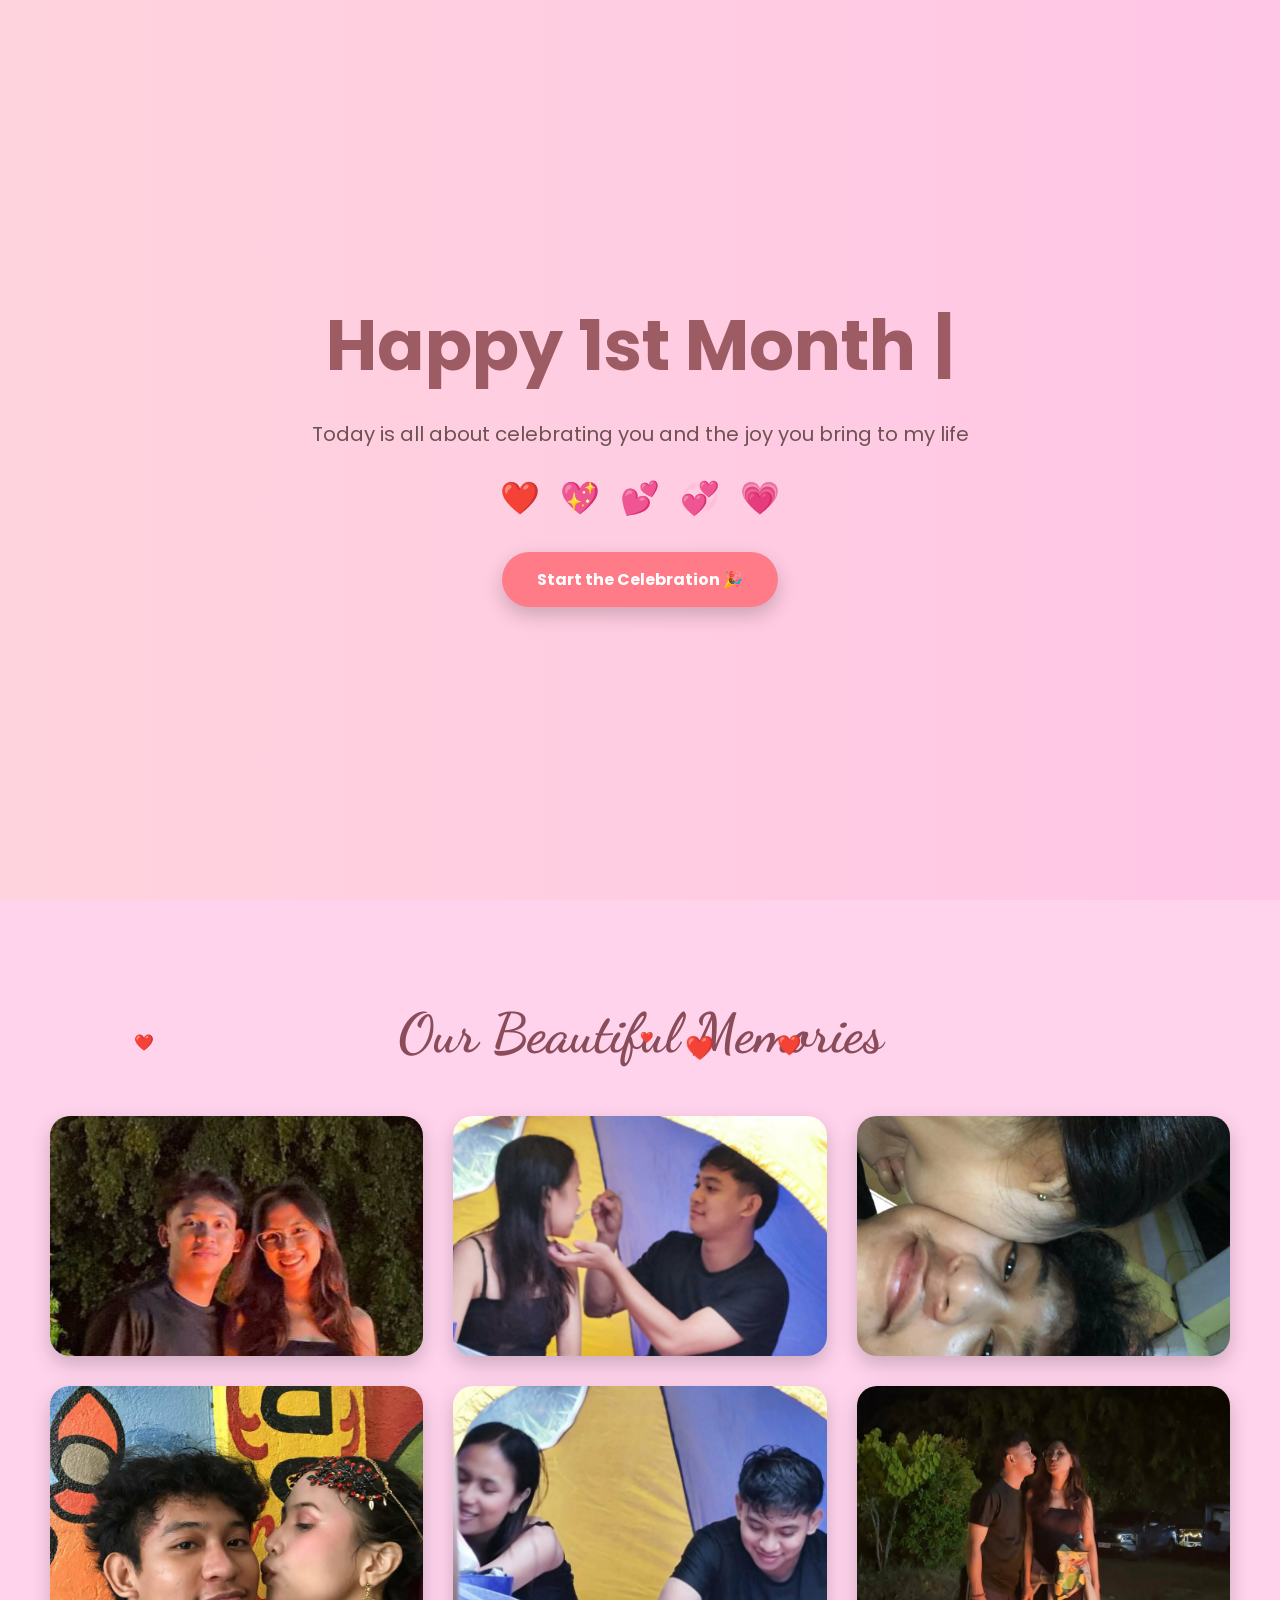
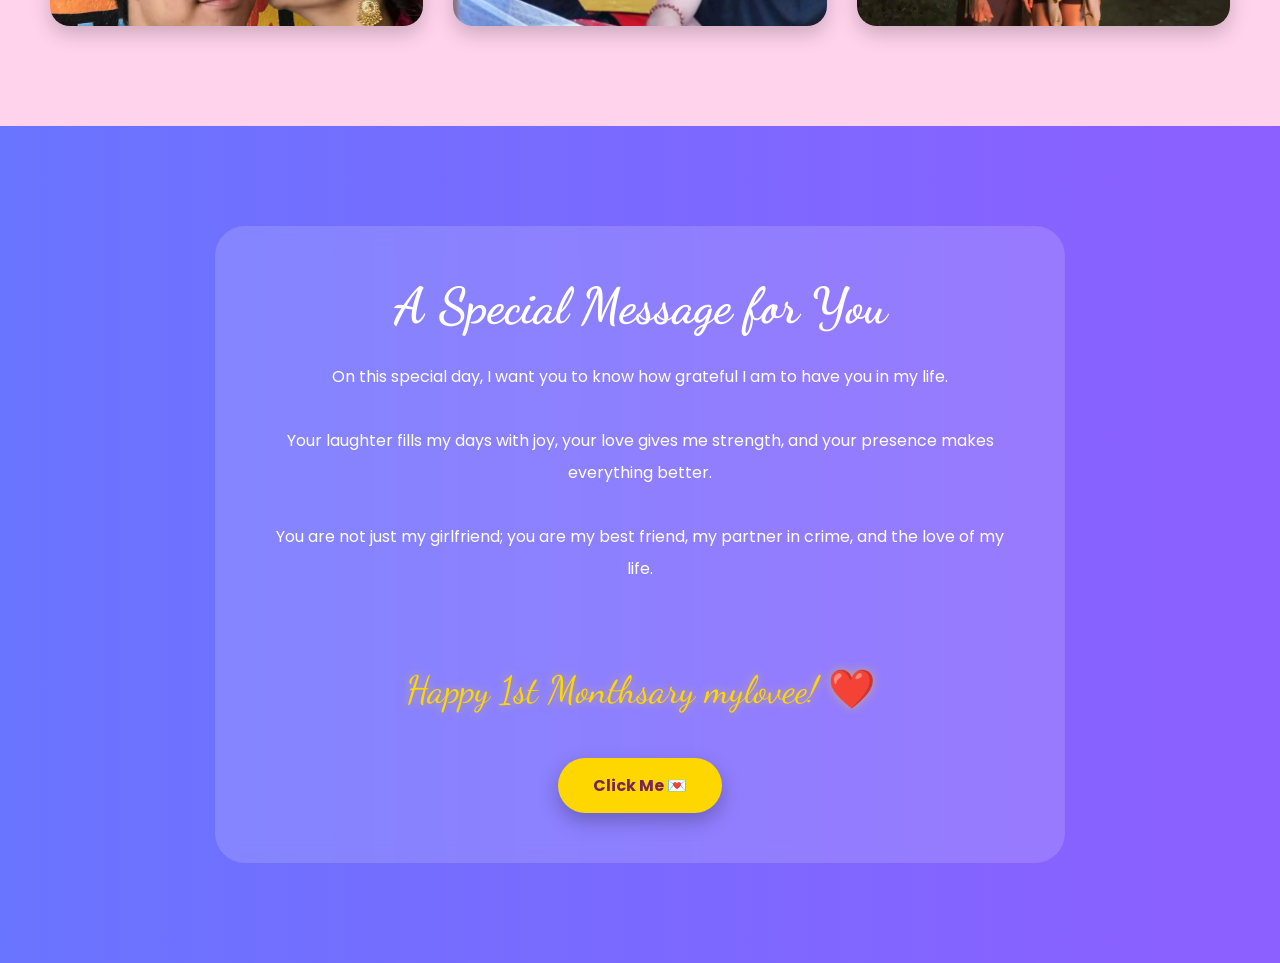
==== index.html @ 8150a56e "Add files via upload" ====
<!DOCTYPE html>
<html lang="en">
<head>
<meta charset="UTF-8">
<meta name="viewport" content="width=device-width, initial-scale=1.0">

<title>Happy Birthday ❤️</title>

<link rel="stylesheet" href="style.css">

<link href="https://fonts.googleapis.com/css2?family=Dancing+Script:wght@700&family=Poppins:wght@300;400;600&display=swap" rel="stylesheet">

</head>
<body>


<!-- Background Music -->
<audio id="bgMusic" autoplay loop>
    <source src="birthday-music.mp3" type="audio/mpeg">
</audio>



<section class="hero">

<h1>
<span id="typing"></span>
<span class="cursor">|</span>
</h1>

<p>
Today is all about celebrating you and the joy you bring to my life
</p>


<div class="emoji">

<span>❤️</span>
<span>💖</span>
<span>💕</span>
<span>💞</span>
<span>💗</span>

</div>


<button id="btn">
Start the Celebration 🎉
</button>

</section>



<section class="memories">

<h2>Our Beautiful Memories</h2>

<div class="gallery">

<img src="imgs/image1.jpg">
<img src="imgs/image2.jpg">
<img src="imgs/image3.jpg">

<img src="imgs/image4.jpg">
<img src="imgs/image5.jpg">
<img src="imgs/image6.jpg">

</div>

</section>




<section class="message">

<div class="card">

<h2>A Special Message for You</h2>

<p>

On this special day, I want you to know how grateful I am to have you in my life.

<br><br>

Your laughter fills my days with joy, your love gives me strength, and your presence makes everything better.

<br><br>

You are not just my girlfriend; you are my best friend, my partner in crime, and the love of my life.

<br><br>

<p>

<p class="birthday-text">
Happy 1st Monthsary mylovee! ❤️
</p>

<button class="love-btn">
Click Me 💌
</button>

</div>

</section>



<script src="script.js"></script>

</body>
</html>
---- style.css ----
*{
margin:0;
padding:0;
box-sizing:border-box;
font-family:Poppins,sans-serif;
}

html{
scroll-behavior:smooth;
}

body{
overflow-x:hidden;
background:white;
}



/* HERO */

.hero{

height:100vh;

background:
linear-gradient(
to right,
#ffd3dd,
#ffc6e6
);

display:flex;

flex-direction:column;

justify-content:center;

align-items:center;

text-align:center;

padding:20px;

position:relative;

overflow:hidden;
}


.hero h1{

font-size:70px;

font-family:'Dancing Script',cursive;

color:#9d5c63;

margin-bottom:20px;

z-index:2;
}


.hero p{

font-size:20px;

color:#6f5252;

margin-bottom:25px;

z-index:2;
}



/* WAVING EMOJIS */

.emoji{

display:flex;

gap:20px;

font-size:32px;

margin-bottom:30px;

z-index:2;
}


.emoji span{

display:inline-block;

animation:bounce 1.5s infinite;
}


.emoji span:nth-child(1){
animation-delay:.1s;
}

.emoji span:nth-child(2){
animation-delay:.3s;
}

.emoji span:nth-child(3){
animation-delay:.5s;
}

.emoji span:nth-child(4){
animation-delay:.7s;
}

.emoji span:nth-child(5){
animation-delay:.9s;
}



@keyframes bounce{

0%,100%{

transform:
translateY(0)
rotate(0deg);

}

50%{

transform:
translateY(-18px)
rotate(12deg);

}

}




button{

padding:15px 35px;

border:none;

border-radius:50px;

background:#ff7b88;

color:white;

font-size:16px;

font-weight:bold;

cursor:pointer;

box-shadow:
0 8px 20px rgba(0,0,0,.2);

transition:.4s;

z-index:2;
}


button:hover{

transform:scale(1.1);

background:#ff4d6d;

}




/* TYPING CURSOR */

.cursor{

font-weight:bold;

animation:blink .8s infinite;
}


@keyframes blink{

50%{

opacity:0;

}

}




/* MEMORIES */

.memories{

padding:100px 50px;

background:#ffd3ec;

text-align:center;
}


.memories h2{

font-size:55px;

font-family:'Dancing Script';

margin-bottom:50px;

color:#8b4c5a;
}


.gallery{

display:grid;

grid-template-columns:
repeat(auto-fit,minmax(300px,1fr));

gap:30px;

max-width:1200px;

margin:auto;
}


.gallery img{

width:100%;

height:240px;

object-fit:cover;

border-radius:20px;

transition:.5s;

box-shadow:
0 8px 20px rgba(0,0,0,.2);

}


.gallery img:hover{

transform:
translateY(-10px)
scale(1.05);

}



/* MESSAGE */

.message{

padding:100px;

background:
linear-gradient(
90deg,
#6974ff,
#8d5fff
);

display:flex;

justify-content:center;
}


.card{

width:850px;

padding:50px;

border-radius:30px;

background:
rgba(255,255,255,.15);

backdrop-filter:blur(10px);

color:white;

text-align:center;
}


.card h2{

font-size:50px;

font-family:'Dancing Script';

margin-bottom:25px;
}


.card p{

line-height:2;
}




/* FALLING HEARTS */

.heart{

position:fixed;

top:-50px;

animation:
fall linear forwards;

pointer-events:none;

z-index:1;

}


@keyframes fall{

to{

transform:
translateY(120vh);

}

}



/* MOBILE */

@media(max-width:768px){

.hero h1{
font-size:45px;
}

.memories h2{
font-size:40px;
}

.gallery{
grid-template-columns:1fr;
}

.card{
padding:30px;
}

}

.birthday-text{

margin-top:35px;

font-size:38px;

font-family:'Dancing Script',cursive;

color:gold;

text-shadow:
0 0 10px rgba(255,215,0,.5);

}

/* FINAL BUTTON */

.love-btn{

margin-top:30px;

padding:15px 35px;

border:none;

border-radius:50px;

background:gold;

color:#7a2551;

font-size:16px;

font-weight:bold;

cursor:pointer;

transition:.4s;

box-shadow:
0 8px 20px rgba(0,0,0,.25);

}


.love-btn:hover{

transform:
translateY(-5px)
scale(1.08);

box-shadow:
0 12px 25px rgba(0,0,0,.3);

}
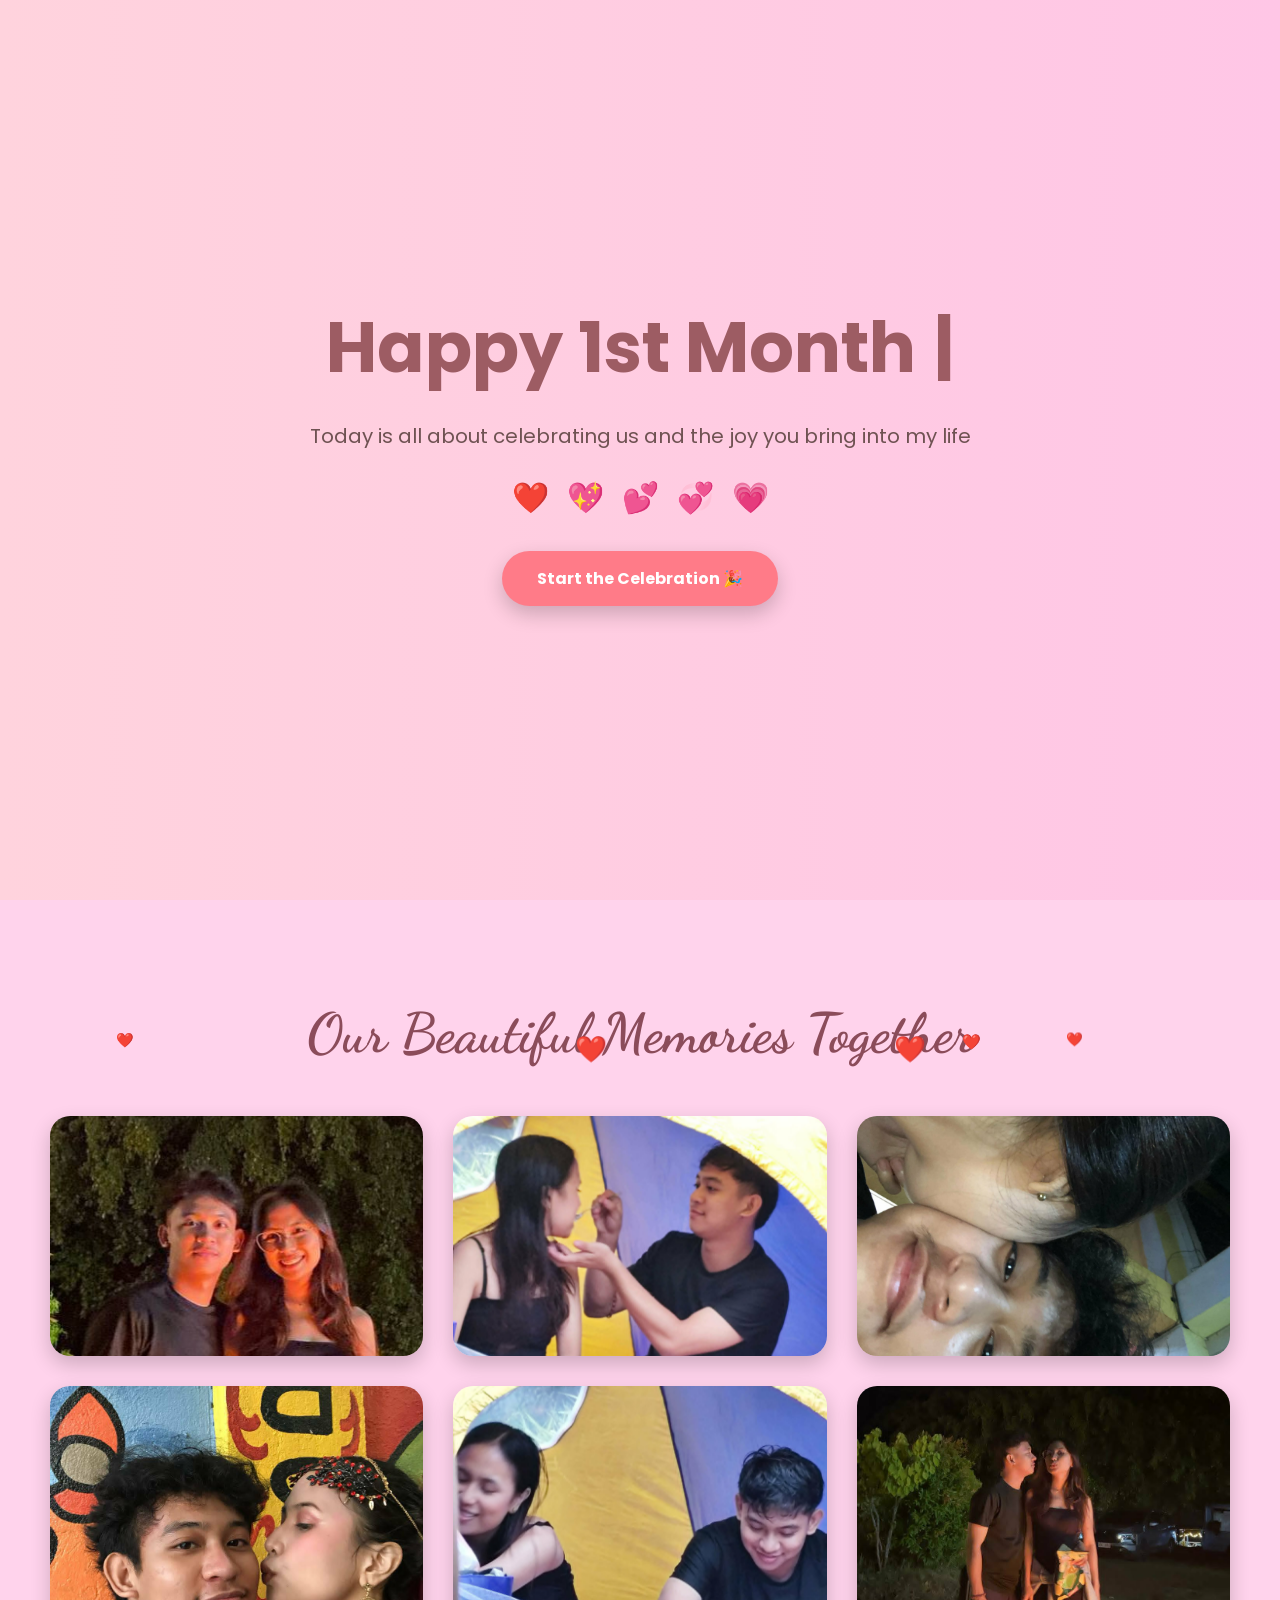
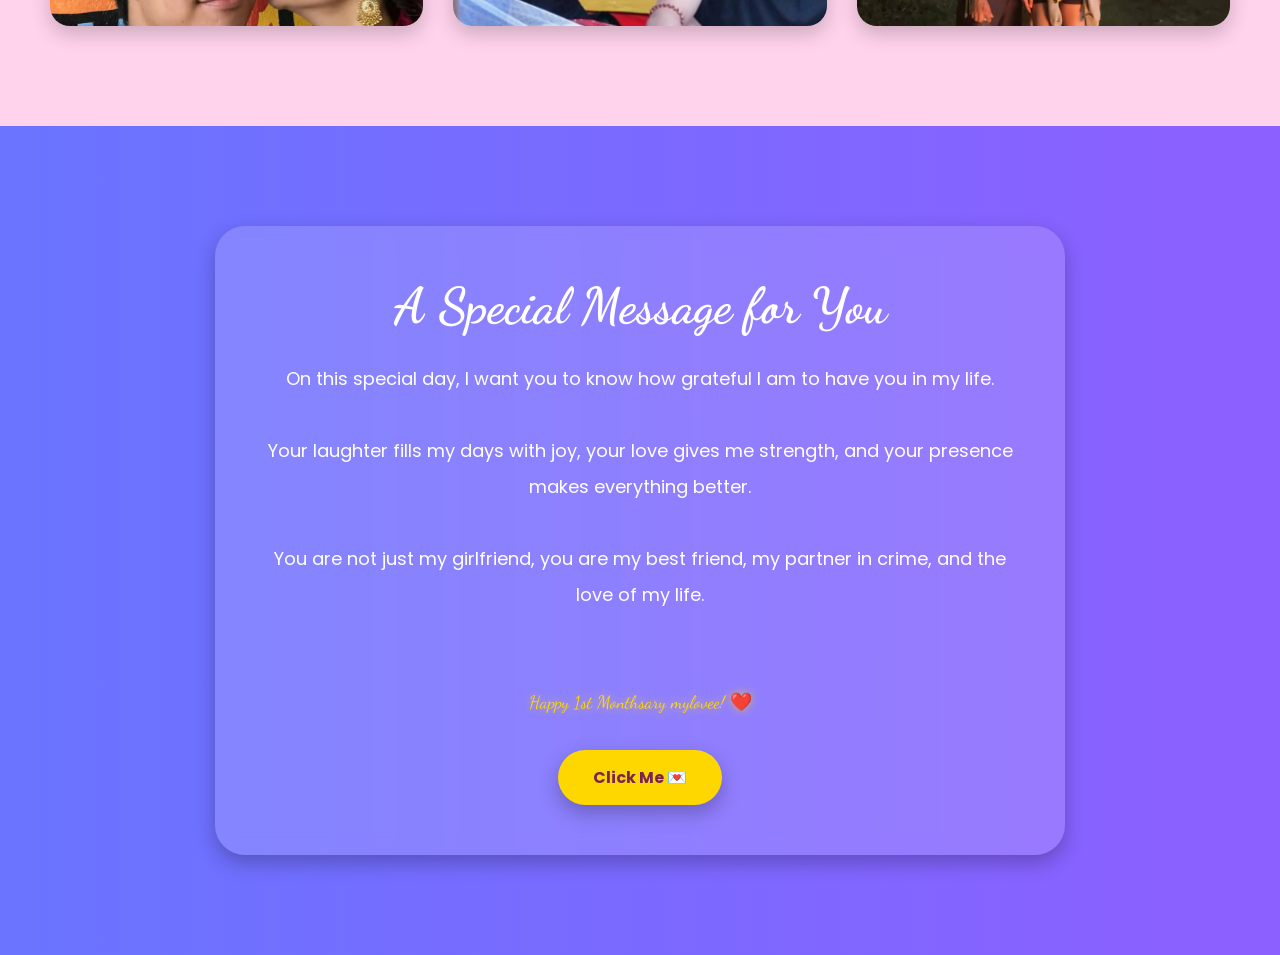
==== commit 408595fe: "Add files via upload" ====
--- a/index.html
+++ b/index.html
@@ -4,7 +4,7 @@
 <meta charset="UTF-8">
 <meta name="viewport" content="width=device-width, initial-scale=1.0">
 
-<title>Happy Birthday ❤️</title>
+<title>Happy Monthsary❤️</title>
 
 <link rel="stylesheet" href="style.css">
 
@@ -16,7 +16,7 @@
 
 <!-- Background Music -->
 <audio id="bgMusic" autoplay loop>
-    <source src="birthday-music.mp3" type="audio/mpeg">
+    <source src="" type="audio/mpeg">
 </audio>
 
 
@@ -29,7 +29,7 @@
 </h1>
 
 <p>
-Today is all about celebrating you and the joy you bring to my life
+Today is all about celebrating us and the joy you bring into my life
 </p>
 
 
@@ -54,7 +54,7 @@
 
 <section class="memories">
 
-<h2>Our Beautiful Memories</h2>
+<h2>Our Beautiful Memories Together</h2>
 
 <div class="gallery">
 
@@ -89,7 +89,7 @@
 
 <br><br>
 
-You are not just my girlfriend; you are my best friend, my partner in crime, and the love of my life.
+You are not just my girlfriend, you are my best friend, my partner in crime, and the love of my life.
 
 <br><br>
 
--- a/style.css
+++ b/style.css
@@ -70,19 +70,48 @@
 margin-bottom:25px;
 
 z-index:2;
-}
-
-
-
-/* WAVING EMOJIS */
+
+max-width:700px;
+}
+
+
+
+/* TYPING CURSOR */
+
+.cursor{
+
+font-weight:bold;
+
+animation:blink .8s infinite;
+
+}
+
+
+@keyframes blink{
+
+50%{
+
+opacity:0;
+
+}
+
+}
+
+
+
+/* WAVING / JUMPING EMOJIS */
 
 .emoji{
 
 display:flex;
 
-gap:20px;
-
-font-size:32px;
+justify-content:center;
+
+flex-wrap:wrap;
+
+gap:18px;
+
+font-size:30px;
 
 margin-bottom:30px;
 
@@ -117,7 +146,6 @@
 .emoji span:nth-child(5){
 animation-delay:.9s;
 }
-
 
 
 @keyframes bounce{
@@ -142,6 +170,7 @@
 
 
 
+/* BUTTON */
 
 button{
 
@@ -160,19 +189,20 @@
 font-weight:bold;
 
 cursor:pointer;
+
+transition:.4s;
 
 box-shadow:
 0 8px 20px rgba(0,0,0,.2);
 
-transition:.4s;
-
 z-index:2;
 }
 
 
 button:hover{
 
-transform:scale(1.1);
+transform:
+scale(1.1);
 
 background:#ff4d6d;
 
@@ -181,29 +211,6 @@
 
 
 
-/* TYPING CURSOR */
-
-.cursor{
-
-font-weight:bold;
-
-animation:blink .8s infinite;
-}
-
-
-@keyframes blink{
-
-50%{
-
-opacity:0;
-
-}
-
-}
-
-
-
-
 /* MEMORIES */
 
 .memories{
@@ -220,7 +227,7 @@
 
 font-size:55px;
 
-font-family:'Dancing Script';
+font-family:'Dancing Script',cursive;
 
 margin-bottom:50px;
 
@@ -240,6 +247,7 @@
 max-width:1200px;
 
 margin:auto;
+
 }
 
 
@@ -254,6 +262,8 @@
 border-radius:20px;
 
 transition:.5s;
+
+cursor:pointer;
 
 box-shadow:
 0 8px 20px rgba(0,0,0,.2);
@@ -271,11 +281,12 @@
 
 
 
-/* MESSAGE */
+
+/* MESSAGE SECTION */
 
 .message{
 
-padding:100px;
+padding:100px 20px;
 
 background:
 linear-gradient(
@@ -287,12 +298,17 @@
 display:flex;
 
 justify-content:center;
+
+align-items:center;
+
 }
 
 
 .card{
 
-width:850px;
+width:100%;
+
+max-width:850px;
 
 padding:50px;
 
@@ -306,6 +322,10 @@
 color:white;
 
 text-align:center;
+
+box-shadow:
+0 8px 20px rgba(0,0,0,.25);
+
 }
 
 
@@ -313,87 +333,43 @@
 
 font-size:50px;
 
-font-family:'Dancing Script';
+font-family:'Dancing Script',cursive;
 
 margin-bottom:25px;
+
+line-height:1.2;
 }
 
 
 .card p{
 
 line-height:2;
-}
-
-
-
-
-/* FALLING HEARTS */
-
-.heart{
-
-position:fixed;
-
-top:-50px;
-
-animation:
-fall linear forwards;
-
-pointer-events:none;
-
-z-index:1;
-
-}
-
-
-@keyframes fall{
-
-to{
-
-transform:
-translateY(120vh);
-
-}
-
-}
-
-
-
-/* MOBILE */
-
-@media(max-width:768px){
-
-.hero h1{
-font-size:45px;
-}
-
-.memories h2{
+
+font-size:18px;
+
+word-wrap:break-word;
+}
+
+
+
+/* HAPPY BIRTHDAY TEXT */
+
+.birthday-text{
+
+margin-top:35px;
+
 font-size:40px;
-}
-
-.gallery{
-grid-template-columns:1fr;
-}
-
-.card{
-padding:30px;
-}
-
-}
-
-.birthday-text{
-
-margin-top:35px;
-
-font-size:38px;
 
 font-family:'Dancing Script',cursive;
 
 color:gold;
 
 text-shadow:
-0 0 10px rgba(255,215,0,.5);
-
-}
+0 0 10px rgba(255,215,0,.6);
+
+}
+
+
 
 /* FINAL BUTTON */
 
@@ -434,4 +410,137 @@
 box-shadow:
 0 12px 25px rgba(0,0,0,.3);
 
+}
+
+
+
+
+/* FALLING HEARTS */
+
+.heart{
+
+position:fixed;
+
+top:-50px;
+
+pointer-events:none;
+
+animation:
+fall linear forwards;
+
+z-index:1;
+
+}
+
+
+@keyframes fall{
+
+to{
+
+transform:
+translateY(120vh);
+
+}
+
+}
+
+
+
+
+/* MOBILE RESPONSIVE */
+
+@media(max-width:768px){
+
+.hero h1{
+
+font-size:45px;
+
+}
+
+.hero p{
+
+font-size:16px;
+
+padding:0 10px;
+
+}
+
+.memories{
+
+padding:70px 20px;
+
+}
+
+.memories h2{
+
+font-size:40px;
+
+}
+
+.gallery{
+
+grid-template-columns:1fr;
+
+gap:20px;
+
+}
+
+.gallery img{
+
+height:220px;
+
+}
+
+.message{
+
+padding:50px 15px;
+
+}
+
+.card{
+
+padding:25px;
+
+border-radius:20px;
+
+}
+
+.card h2{
+
+font-size:34px;
+
+}
+
+.card p{
+
+font-size:15px;
+
+line-height:1.8;
+
+}
+
+.birthday-text{
+
+font-size:30px;
+
+}
+
+.love-btn{
+
+width:100%;
+
+padding:14px;
+
+font-size:15px;
+
+}
+
+.emoji{
+
+font-size:24px;
+
+gap:10px;
+
+}
+
 }
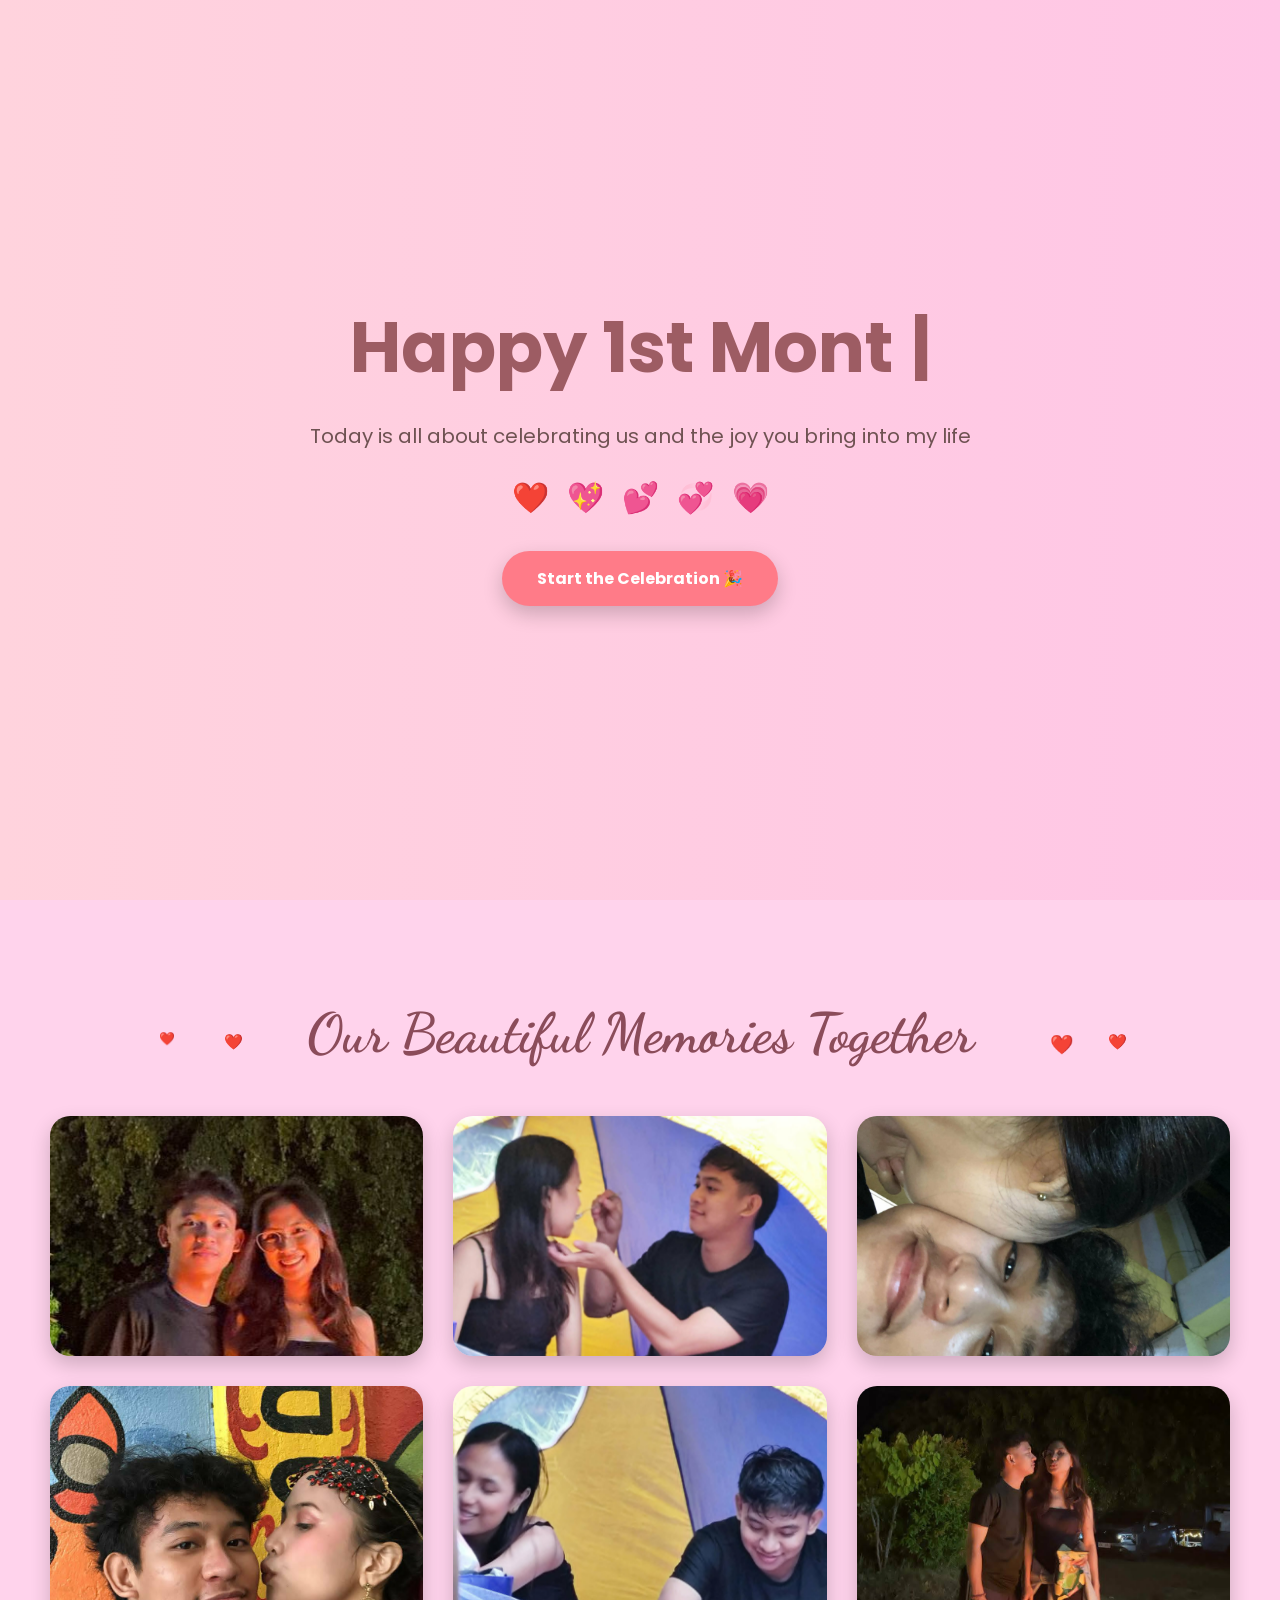
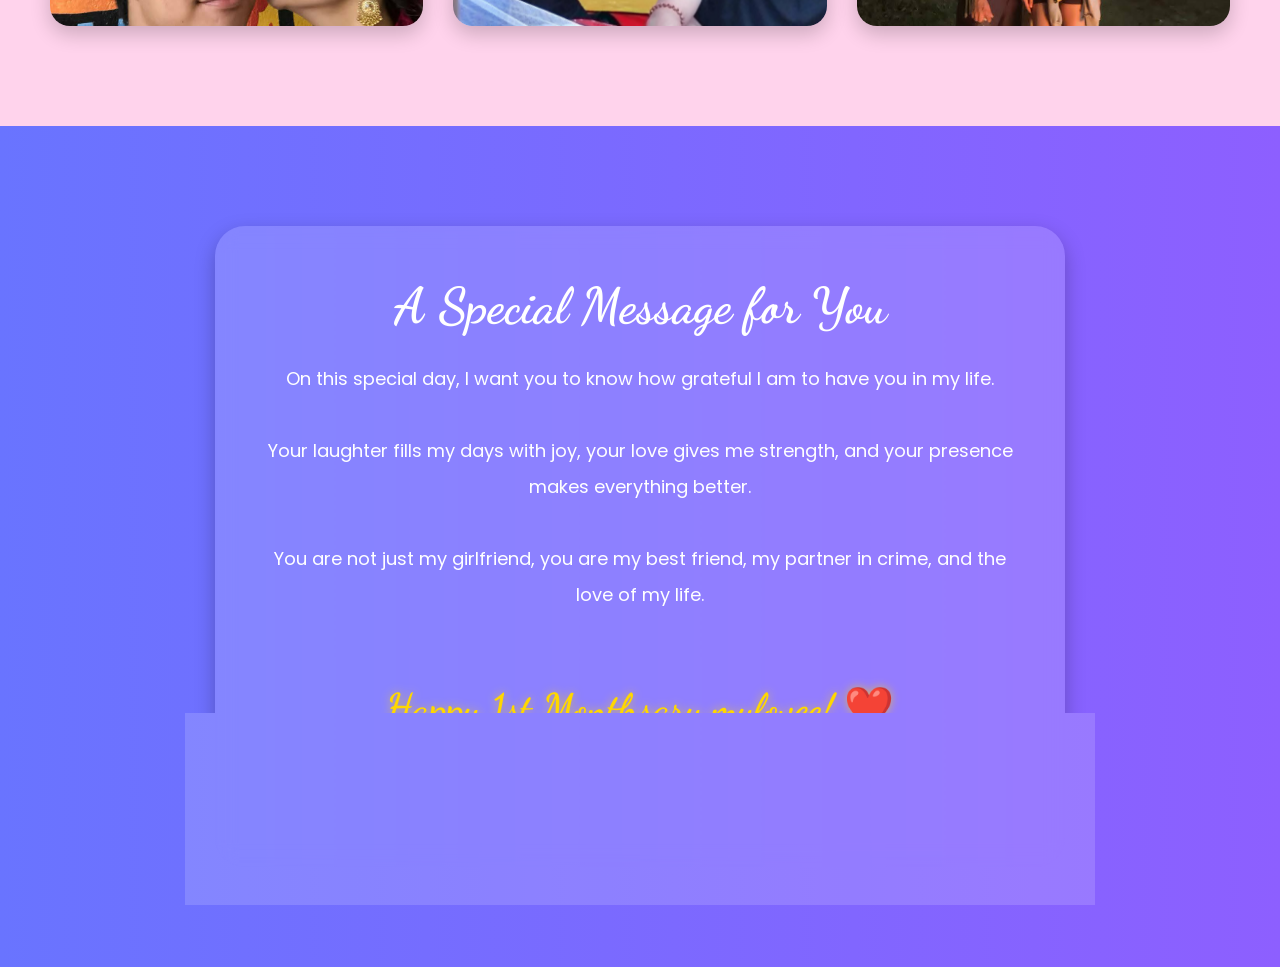
==== commit 2dcaa1a8: "Add files via upload" ====
--- a/index.html
+++ b/index.html
@@ -95,9 +95,9 @@
 
 <p>
 
-<p class="birthday-text">
+<h1 class="birthday-text">
 Happy 1st Monthsary mylovee! ❤️
-</p>
+</h1>
 
 <button class="love-btn">
 Click Me 💌
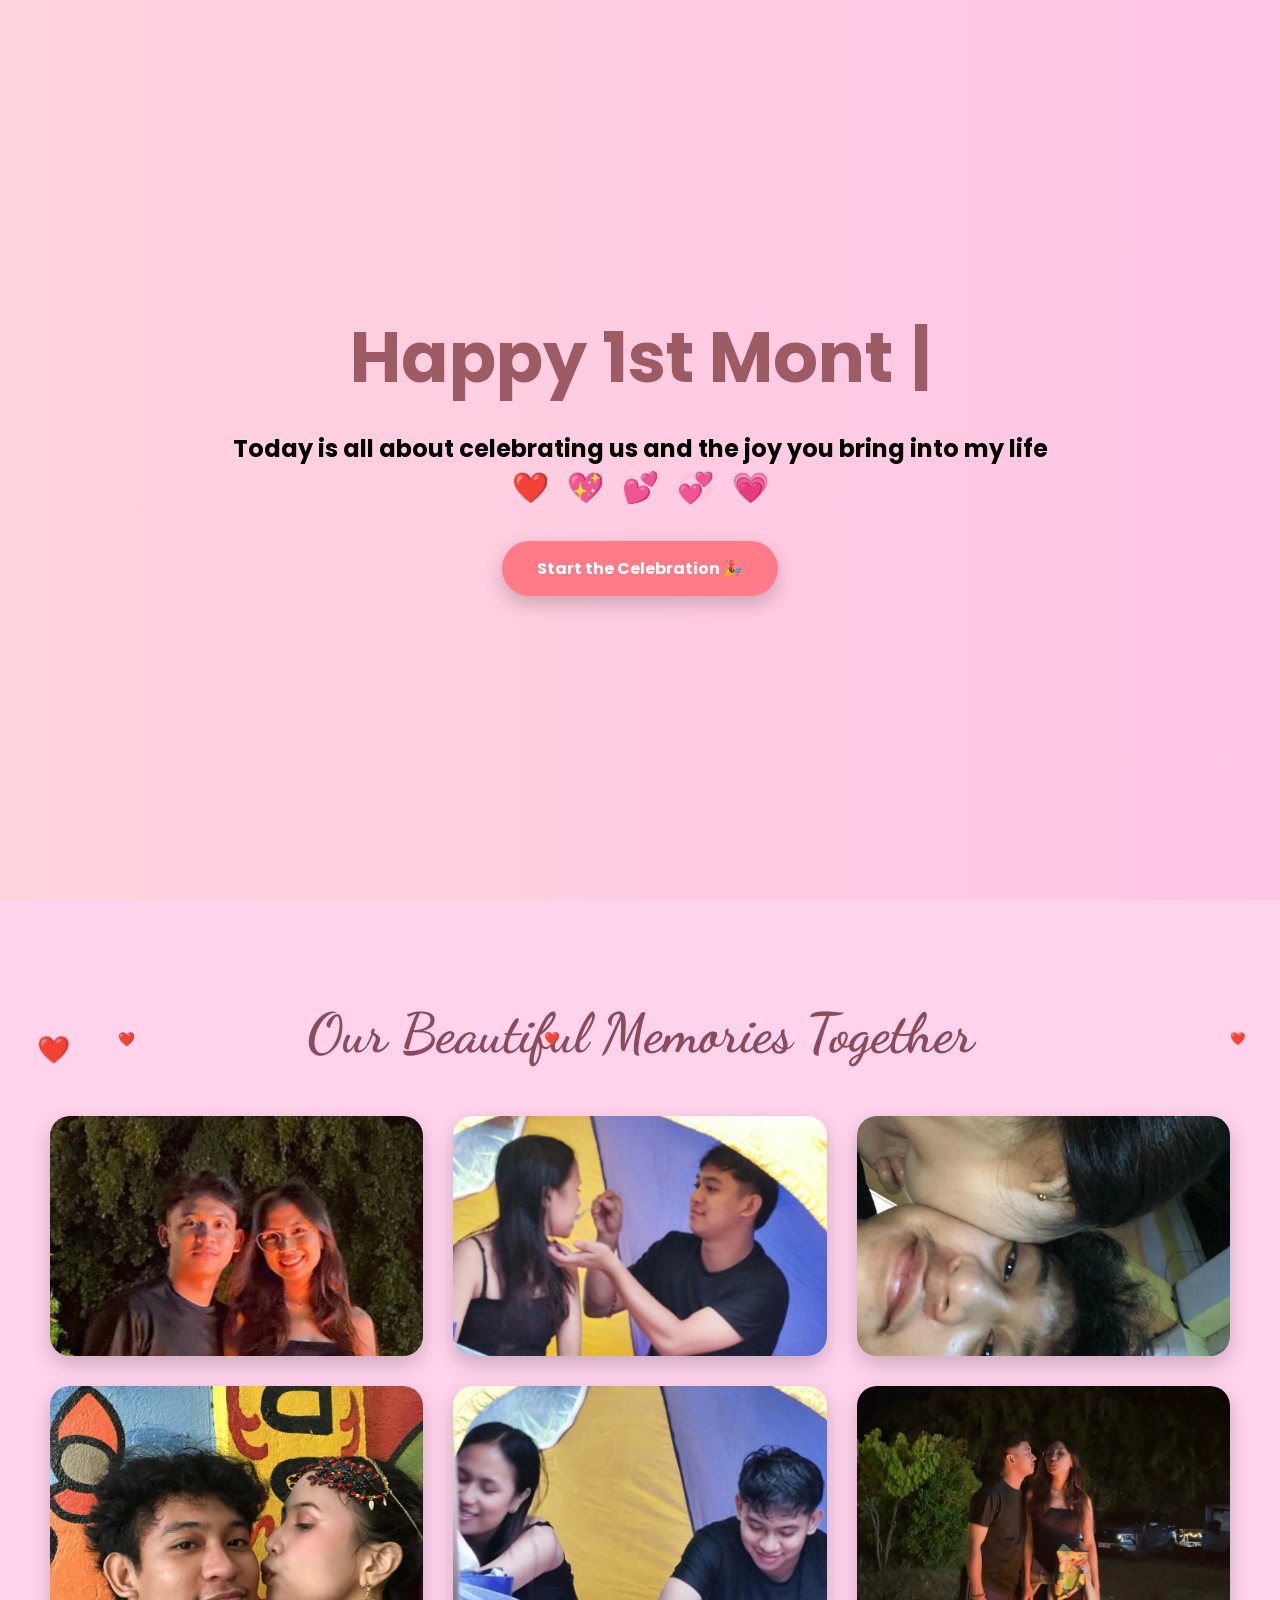
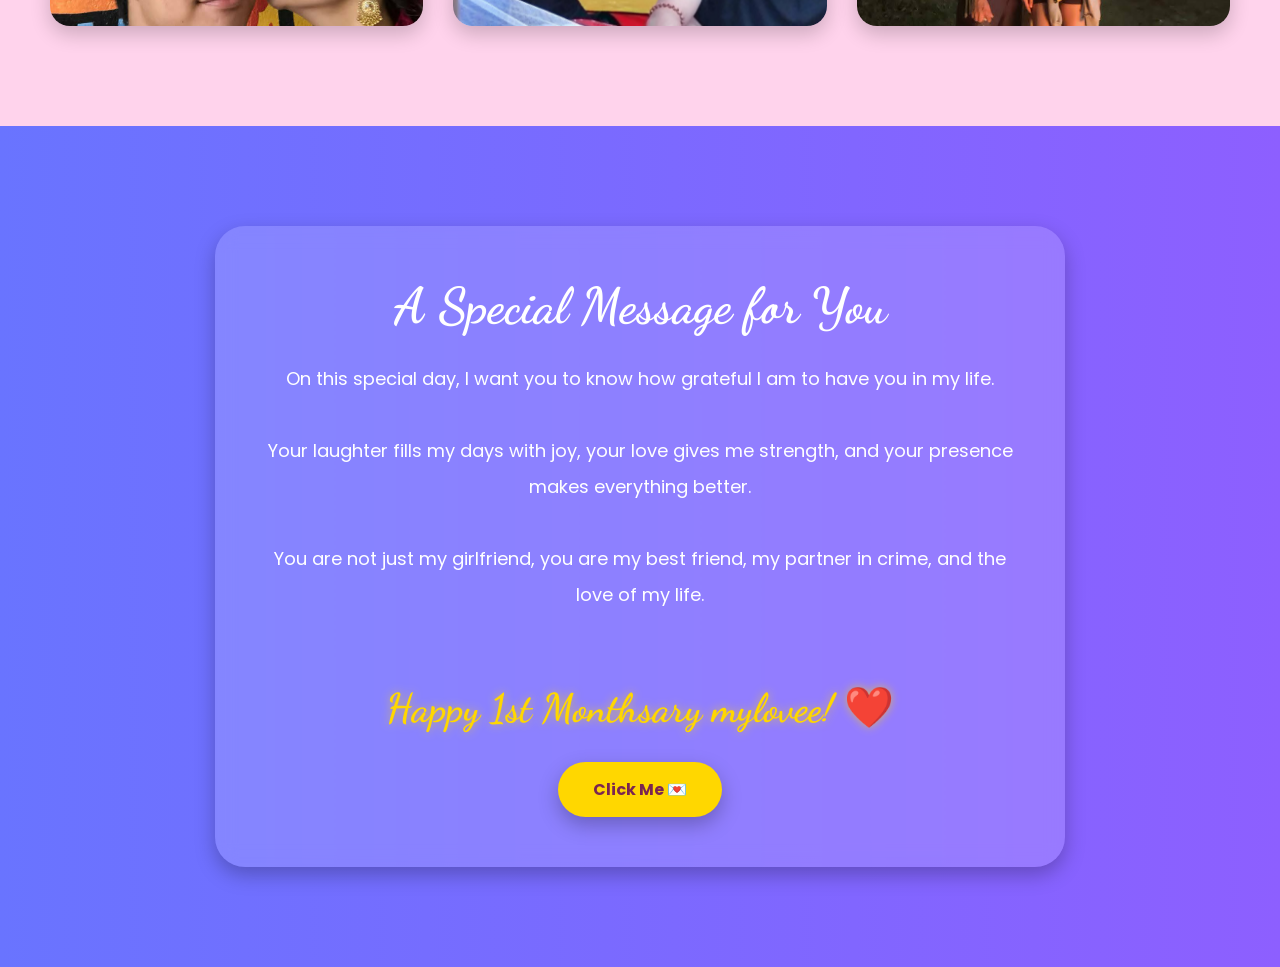
==== commit eec494a6: "Add files via upload" ====
--- a/index.html
+++ b/index.html
@@ -28,9 +28,9 @@
 <span class="cursor">|</span>
 </h1>
 
-<p>
+<h2>
 Today is all about celebrating us and the joy you bring into my life
-</p>
+</h2>
 
 
 <div class="emoji">
